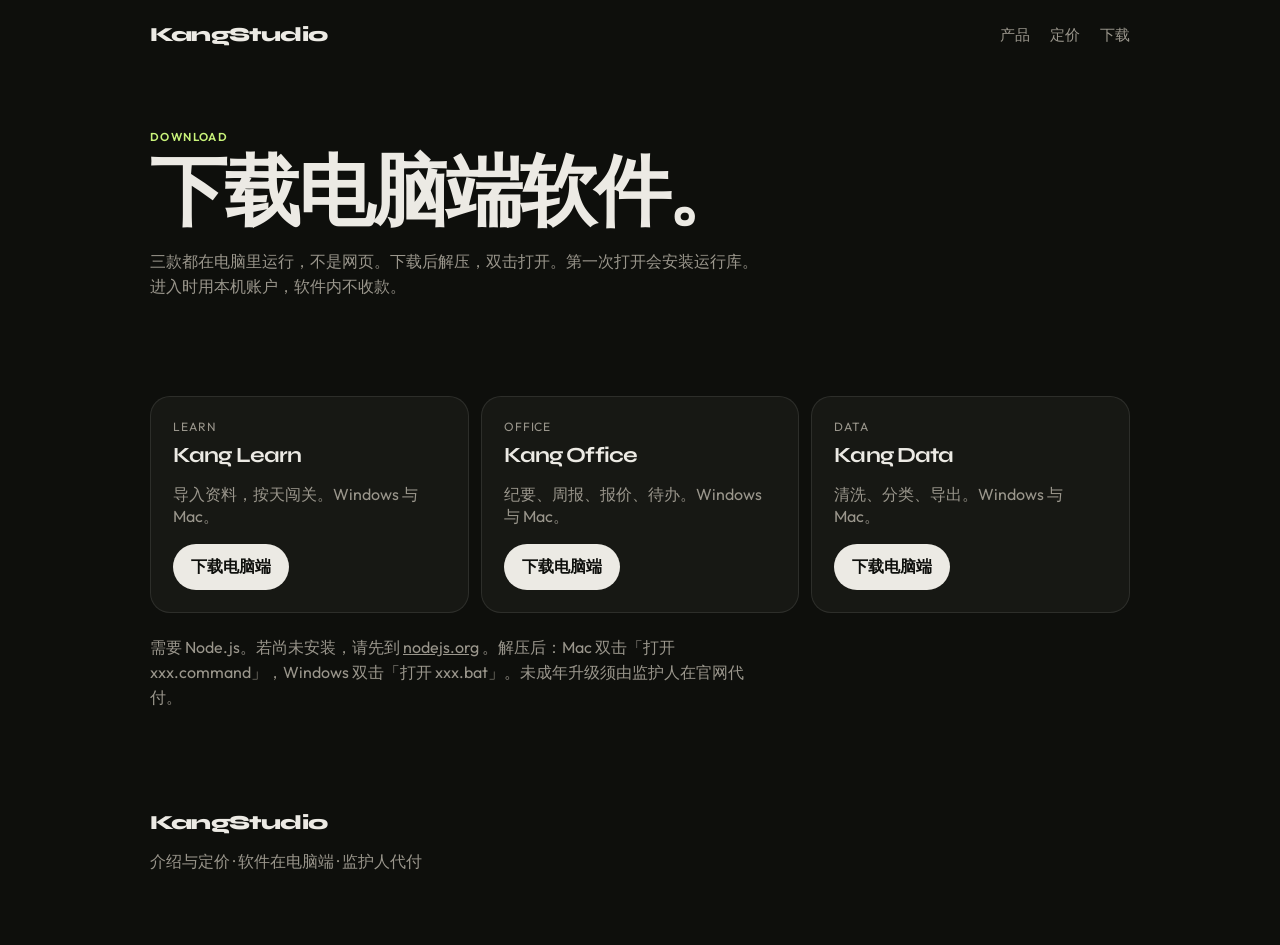
==== downloads/index.html @ 2b5b49b6 "Add download page and desktop app packages." ====
<!DOCTYPE html>
<html lang="zh-CN">
  <head>
    <meta charset="UTF-8" />
    <meta name="viewport" content="width=device-width, initial-scale=1" />
    <title>下载 · KangStudio</title>
    <link rel="icon" href="../favicon.svg" type="image/svg+xml" />
    <link rel="preconnect" href="https://fonts.googleapis.com" />
    <link rel="preconnect" href="https://fonts.gstatic.com" crossorigin />
    <link
      href="https://fonts.googleapis.com/css2?family=Syne:wght@700;800&family=Outfit:wght@400;500;600&display=swap"
      rel="stylesheet"
    />
    <link rel="stylesheet" href="../styles.css" />
  </head>
  <body>
    <header class="nav">
      <a class="wordmark" href="../">KangStudio</a>
      <nav>
        <a href="../#products">产品</a>
        <a href="../#pricing">定价</a>
        <a href="./">下载</a>
      </nav>
    </header>

    <main id="top">
      <section class="hero">
        <p class="eyebrow">Download</p>
        <h1>下载电脑端软件。</h1>
        <p class="lead">
          三款都在电脑里运行，不是网页。下载后解压，双击打开。第一次打开会安装运行库。进入时用本机账户，软件内不收款。
        </p>
      </section>

      <section class="section">
        <div class="grid">
          <article class="card">
            <p class="tag">Learn</p>
            <h3>Kang Learn</h3>
            <p>导入资料，按天闯关。Windows 与 Mac。</p>
            <div class="hero-actions">
              <a class="btn" href="Kang-Learn.zip">下载电脑端</a>
            </div>
          </article>
          <article class="card">
            <p class="tag">Office</p>
            <h3>Kang Office</h3>
            <p>纪要、周报、报价、待办。Windows 与 Mac。</p>
            <div class="hero-actions">
              <a class="btn" href="Kang-Office.zip">下载电脑端</a>
            </div>
          </article>
          <article class="card">
            <p class="tag">Data</p>
            <h3>Kang Data</h3>
            <p>清洗、分类、导出。Windows 与 Mac。</p>
            <div class="hero-actions">
              <a class="btn" href="Kang-Data.zip">下载电脑端</a>
            </div>
          </article>
        </div>
        <p class="hint" style="margin-top: 22px">
          需要 Node.js。若尚未安装，请先到
          <a href="https://nodejs.org/" style="color: inherit">nodejs.org</a>
          。解压后：Mac 双击「打开 xxx.command」，Windows 双击「打开 xxx.bat」。未成年升级须由监护人在官网代付。
        </p>
      </section>
    </main>

    <footer>
      <p class="wordmark">KangStudio</p>
      <p>介绍与定价 · 软件在电脑端 · 监护人代付</p>
    </footer>
  </body>
</html>
---- styles.css ----
:root {
  --bg: #0e0f0c;
  --fg: #eceae4;
  --muted: #9a968c;
  --card: #171814;
  --line: rgba(236, 234, 228, 0.1);
  --accent: #c8f27a;
  --radius: 20px;
}

* {
  box-sizing: border-box;
}

html,
body {
  margin: 0;
  background: var(--bg);
  color: var(--fg);
  font-family: Outfit, "PingFang SC", "Hiragino Sans GB", sans-serif;
}

.nav,
.hero,
.section,
footer {
  width: min(980px, calc(100% - 40px));
  margin-inline: auto;
}

.nav {
  display: flex;
  justify-content: space-between;
  align-items: center;
  padding: 22px 0;
}

.wordmark {
  font-family: Syne, sans-serif;
  font-weight: 800;
  letter-spacing: -0.05em;
  font-size: 1.25rem;
  color: inherit;
  text-decoration: none;
}

nav {
  display: flex;
  gap: 20px;
}

nav a {
  color: var(--muted);
  text-decoration: none;
  font-size: 0.92rem;
}

.hero {
  padding: 48px 0 72px;
}

.eyebrow {
  color: var(--accent);
  text-transform: uppercase;
  letter-spacing: 0.12em;
  font-size: 0.72rem;
  font-weight: 600;
}

h1,
h2,
h3,
.wordmark {
  font-family: Syne, sans-serif;
  letter-spacing: -0.04em;
}

h1 {
  font-size: clamp(2.6rem, 7vw, 4.8rem);
  line-height: 0.98;
  margin: 12px 0 18px;
  font-weight: 800;
}

.lead,
.hint {
  color: var(--muted);
  max-width: 38rem;
  line-height: 1.55;
}

.hint code {
  font-family: ui-monospace, SFMono-Regular, Menlo, monospace;
  font-size: 0.9em;
}

.hero-actions,
.card .hero-actions {
  display: flex;
  gap: 10px;
  flex-wrap: wrap;
}

.hero-actions {
  margin-top: 28px;
}

.card .hero-actions {
  margin-top: 16px;
}

.btn {
  display: inline-flex;
  align-items: center;
  justify-content: center;
  padding: 12px 18px;
  border-radius: 999px;
  background: var(--fg);
  color: var(--bg);
  text-decoration: none;
  font-weight: 600;
}

.btn.ghost {
  background: transparent;
  color: var(--fg);
  border: 1px solid var(--line);
}

.section {
  padding: 10px 0 64px;
}

.grid,
.price-grid {
  display: grid;
  grid-template-columns: repeat(3, 1fr);
  gap: 12px;
}

@media (max-width: 800px) {
  .grid,
  .price-grid {
    grid-template-columns: 1fr;
  }
}

.card {
  background: var(--card);
  border: 1px solid var(--line);
  border-radius: var(--radius);
  padding: 22px;
}

.tag {
  color: var(--accent);
  font-size: 0.75rem;
  letter-spacing: 0.08em;
  text-transform: uppercase;
  margin: 0 0 8px;
}

.card h3 {
  margin: 0 0 10px;
  font-size: 1.35rem;
}

.card p,
.card li {
  color: var(--muted);
}

.price ul {
  list-style: none;
  padding: 0;
  margin: 12px 0 0;
}

.price li {
  padding: 8px 0;
  border-top: 1px solid var(--line);
}

footer {
  padding: 20px 0 56px;
  color: var(--muted);
}

footer .wordmark {
  margin: 0 0 8px;
  color: var(--fg);
}
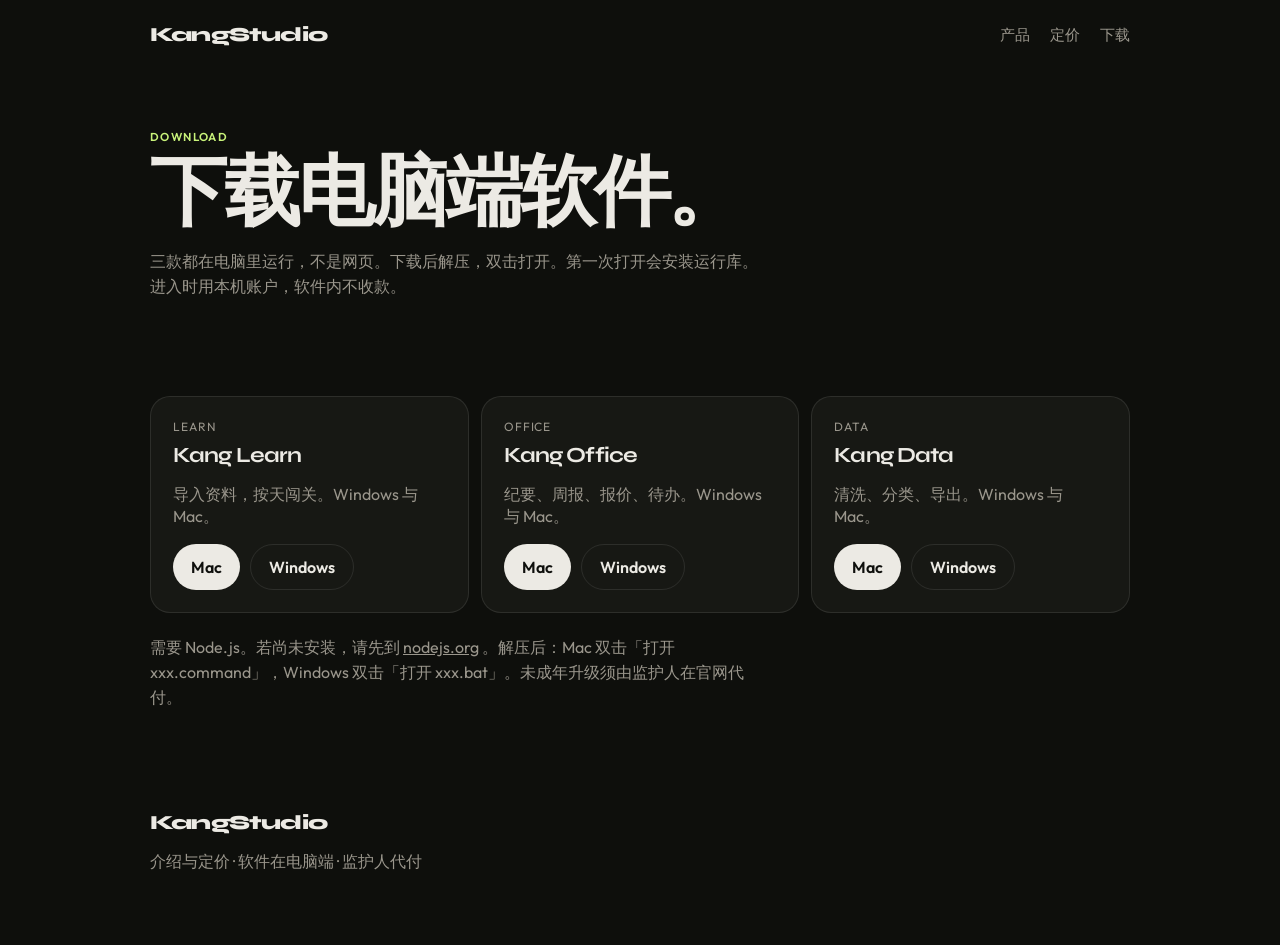
==== commit 637434e6: "Restore Mac and Windows download files." ====
--- a/downloads/index.html
+++ b/downloads/index.html
@@ -4,6 +4,7 @@
     <meta charset="UTF-8" />
     <meta name="viewport" content="width=device-width, initial-scale=1" />
     <title>下载 · KangStudio</title>
+    <meta http-equiv="Cache-Control" content="no-cache" />
     <link rel="icon" href="../favicon.svg" type="image/svg+xml" />
     <link rel="preconnect" href="https://fonts.googleapis.com" />
     <link rel="preconnect" href="https://fonts.gstatic.com" crossorigin />
@@ -39,7 +40,8 @@
             <h3>Kang Learn</h3>
             <p>导入资料，按天闯关。Windows 与 Mac。</p>
             <div class="hero-actions">
-              <a class="btn" href="Kang-Learn.zip">下载电脑端</a>
+              <a class="btn" href="Kang-Learn-mac.zip">Mac</a>
+              <a class="btn ghost" href="Kang-Learn-win.zip">Windows</a>
             </div>
           </article>
           <article class="card">
@@ -47,7 +49,8 @@
             <h3>Kang Office</h3>
             <p>纪要、周报、报价、待办。Windows 与 Mac。</p>
             <div class="hero-actions">
-              <a class="btn" href="Kang-Office.zip">下载电脑端</a>
+              <a class="btn" href="Kang-Office-mac.zip">Mac</a>
+              <a class="btn ghost" href="Kang-Office-win.zip">Windows</a>
             </div>
           </article>
           <article class="card">
@@ -55,7 +58,8 @@
             <h3>Kang Data</h3>
             <p>清洗、分类、导出。Windows 与 Mac。</p>
             <div class="hero-actions">
-              <a class="btn" href="Kang-Data.zip">下载电脑端</a>
+              <a class="btn" href="Kang-Data-mac.zip">Mac</a>
+              <a class="btn ghost" href="Kang-Data-win.zip">Windows</a>
             </div>
           </article>
         </div>
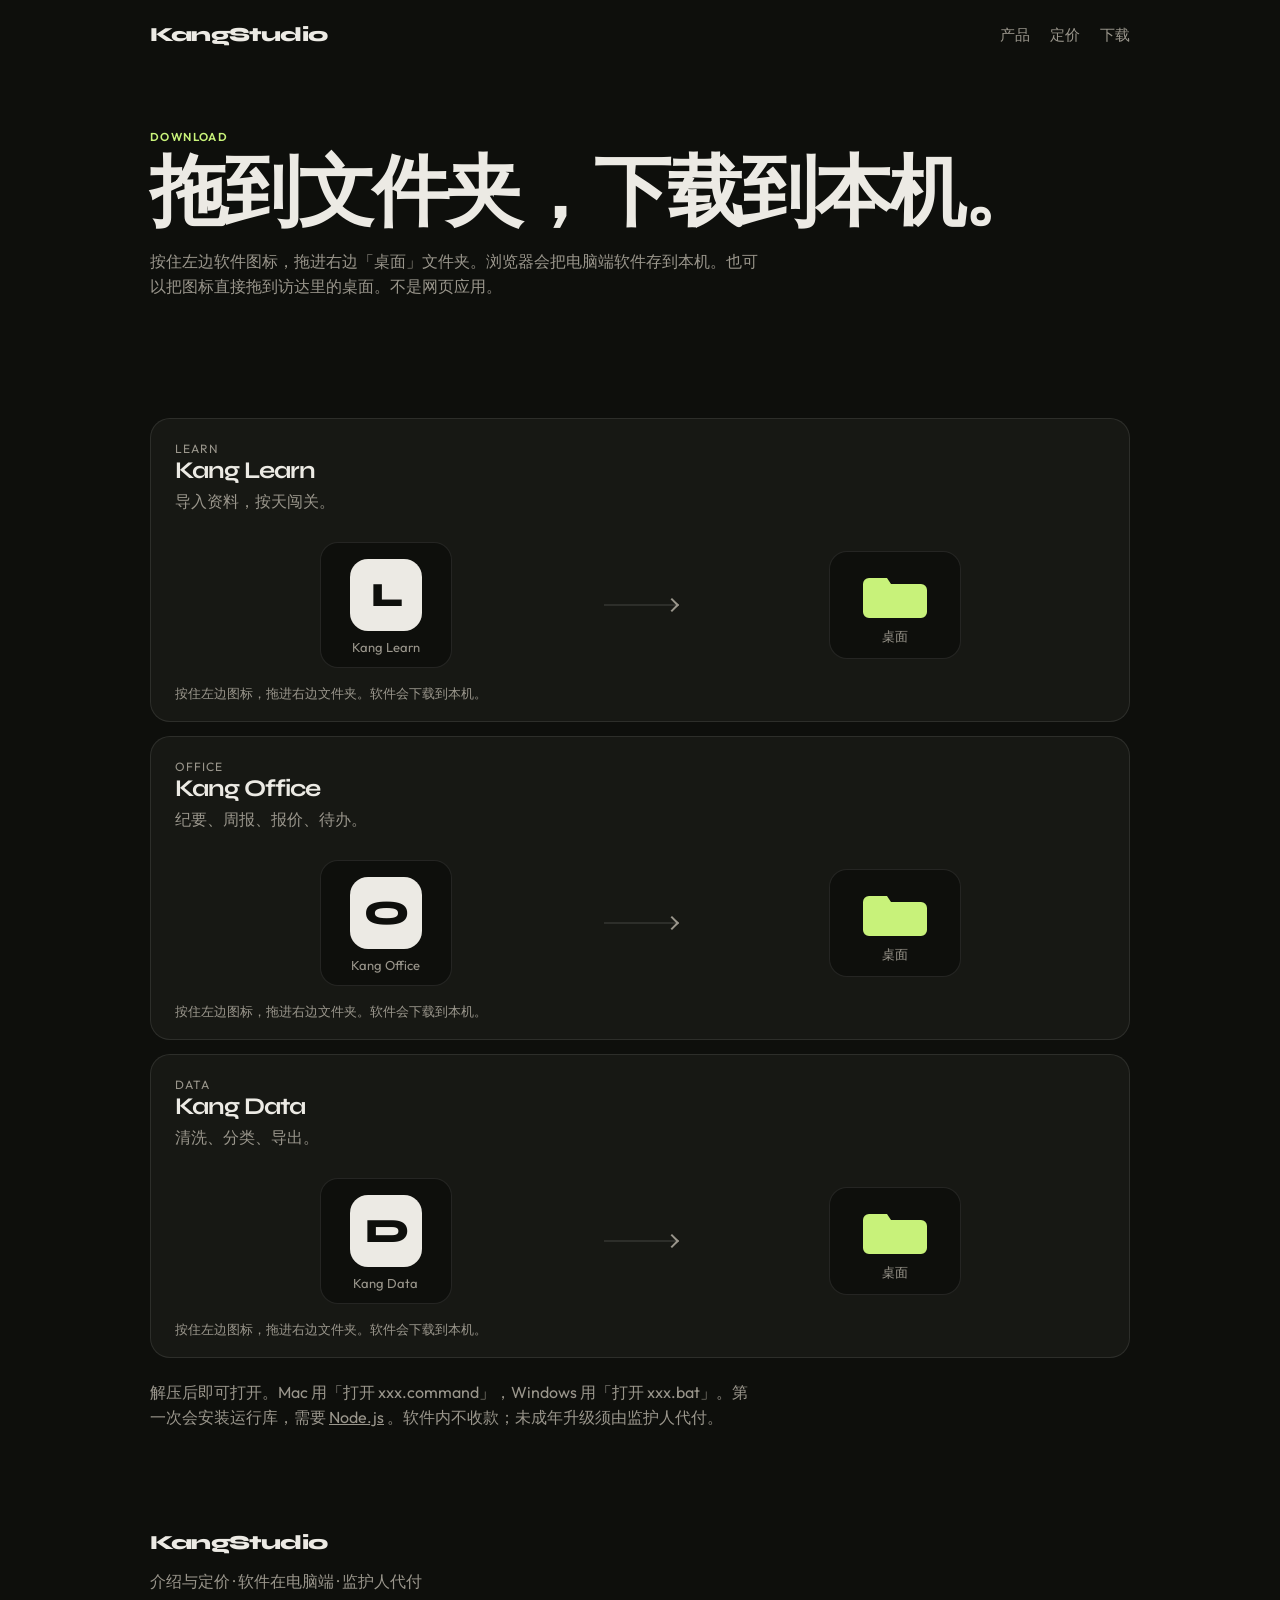
==== commit 4566f852: "Add drag-to-folder desktop download." ====
--- a/downloads/index.html
+++ b/downloads/index.html
@@ -3,8 +3,8 @@
   <head>
     <meta charset="UTF-8" />
     <meta name="viewport" content="width=device-width, initial-scale=1" />
+    <meta http-equiv="Cache-Control" content="no-cache" />
     <title>下载 · KangStudio</title>
-    <meta http-equiv="Cache-Control" content="no-cache" />
     <link rel="icon" href="../favicon.svg" type="image/svg+xml" />
     <link rel="preconnect" href="https://fonts.googleapis.com" />
     <link rel="preconnect" href="https://fonts.gstatic.com" crossorigin />
@@ -27,46 +27,18 @@
     <main id="top">
       <section class="hero">
         <p class="eyebrow">Download</p>
-        <h1>下载电脑端软件。</h1>
+        <h1>拖到文件夹，下载到本机。</h1>
         <p class="lead">
-          三款都在电脑里运行，不是网页。下载后解压，双击打开。第一次打开会安装运行库。进入时用本机账户，软件内不收款。
+          按住左边软件图标，拖进右边「桌面」文件夹。浏览器会把电脑端软件存到本机。也可以把图标直接拖到访达里的桌面。不是网页应用。
         </p>
       </section>
 
       <section class="section">
-        <div class="grid">
-          <article class="card">
-            <p class="tag">Learn</p>
-            <h3>Kang Learn</h3>
-            <p>导入资料，按天闯关。Windows 与 Mac。</p>
-            <div class="hero-actions">
-              <a class="btn" href="Kang-Learn-mac.zip">Mac</a>
-              <a class="btn ghost" href="Kang-Learn-win.zip">Windows</a>
-            </div>
-          </article>
-          <article class="card">
-            <p class="tag">Office</p>
-            <h3>Kang Office</h3>
-            <p>纪要、周报、报价、待办。Windows 与 Mac。</p>
-            <div class="hero-actions">
-              <a class="btn" href="Kang-Office-mac.zip">Mac</a>
-              <a class="btn ghost" href="Kang-Office-win.zip">Windows</a>
-            </div>
-          </article>
-          <article class="card">
-            <p class="tag">Data</p>
-            <h3>Kang Data</h3>
-            <p>清洗、分类、导出。Windows 与 Mac。</p>
-            <div class="hero-actions">
-              <a class="btn" href="Kang-Data-mac.zip">Mac</a>
-              <a class="btn ghost" href="Kang-Data-win.zip">Windows</a>
-            </div>
-          </article>
-        </div>
+        <div class="install-grid" data-install data-base="./"></div>
         <p class="hint" style="margin-top: 22px">
-          需要 Node.js。若尚未安装，请先到
-          <a href="https://nodejs.org/" style="color: inherit">nodejs.org</a>
-          。解压后：Mac 双击「打开 xxx.command」，Windows 双击「打开 xxx.bat」。未成年升级须由监护人在官网代付。
+          解压后即可打开。Mac 用「打开 xxx.command」，Windows 用「打开 xxx.bat」。第一次会安装运行库，需要
+          <a href="https://nodejs.org/" style="color: inherit">Node.js</a>
+          。软件内不收款；未成年升级须由监护人代付。
         </p>
       </section>
     </main>
@@ -75,5 +47,6 @@
       <p class="wordmark">KangStudio</p>
       <p>介绍与定价 · 软件在电脑端 · 监护人代付</p>
     </footer>
+    <script type="module" src="../install.js"></script>
   </body>
 </html>
--- a/styles.css
+++ b/styles.css
@@ -190,3 +190,124 @@
   margin: 0 0 8px;
   color: var(--fg);
 }
+
+.install-grid {
+  display: grid;
+  grid-template-columns: 1fr;
+  gap: 14px;
+  margin-top: 22px;
+}
+
+.install-row {
+  background: var(--card);
+  border: 1px solid var(--line);
+  border-radius: var(--radius);
+  padding: 22px 24px 18px;
+}
+
+.install-row h3 {
+  margin: 0 0 6px;
+  font-size: 1.5rem;
+}
+
+.install-row > p {
+  color: var(--muted);
+  margin: 0;
+}
+
+.install-stage {
+  display: grid;
+  grid-template-columns: 1fr auto 1fr;
+  align-items: center;
+  gap: 8px;
+  margin: 22px 0 10px;
+  min-height: 140px;
+}
+
+.app-icon,
+.desk-folder {
+  justify-self: center;
+  width: 132px;
+  border: 1px solid var(--line);
+  background: var(--bg);
+  color: var(--fg);
+  cursor: grab;
+  user-select: none;
+  display: flex;
+  flex-direction: column;
+  align-items: center;
+  gap: 8px;
+  padding: 16px 10px 12px;
+  border-radius: 18px;
+  font: inherit;
+}
+
+.app-icon:active {
+  cursor: grabbing;
+}
+
+.app-mark {
+  width: 72px;
+  height: 72px;
+  border-radius: 18px;
+  background: var(--fg);
+  color: var(--bg);
+  display: grid;
+  place-items: center;
+  font-family: Syne, sans-serif;
+  font-size: 34px;
+  font-weight: 800;
+  letter-spacing: -0.06em;
+}
+
+.app-label,
+.desk-folder span {
+  font-size: 13px;
+  color: var(--muted);
+}
+
+.desk-folder {
+  cursor: copy;
+  color: var(--accent);
+}
+
+.desk-folder.is-over,
+.install-row.is-dragging .desk-folder {
+  border-color: var(--accent);
+  background: #1b2214;
+}
+
+.install-arrow {
+  width: 72px;
+  height: 2px;
+  background: var(--line);
+  position: relative;
+  justify-self: center;
+}
+
+.install-arrow span {
+  position: absolute;
+  right: -1px;
+  top: 50%;
+  width: 10px;
+  height: 10px;
+  border-right: 2px solid var(--muted);
+  border-bottom: 2px solid var(--muted);
+  transform: translateY(-50%) rotate(-45deg);
+}
+
+.install-caption {
+  font-size: 13px;
+  color: var(--muted);
+}
+
+@media (max-width: 800px) {
+  .install-stage {
+    grid-template-columns: 1fr;
+    justify-items: center;
+  }
+
+  .install-arrow {
+    transform: rotate(90deg);
+  }
+}
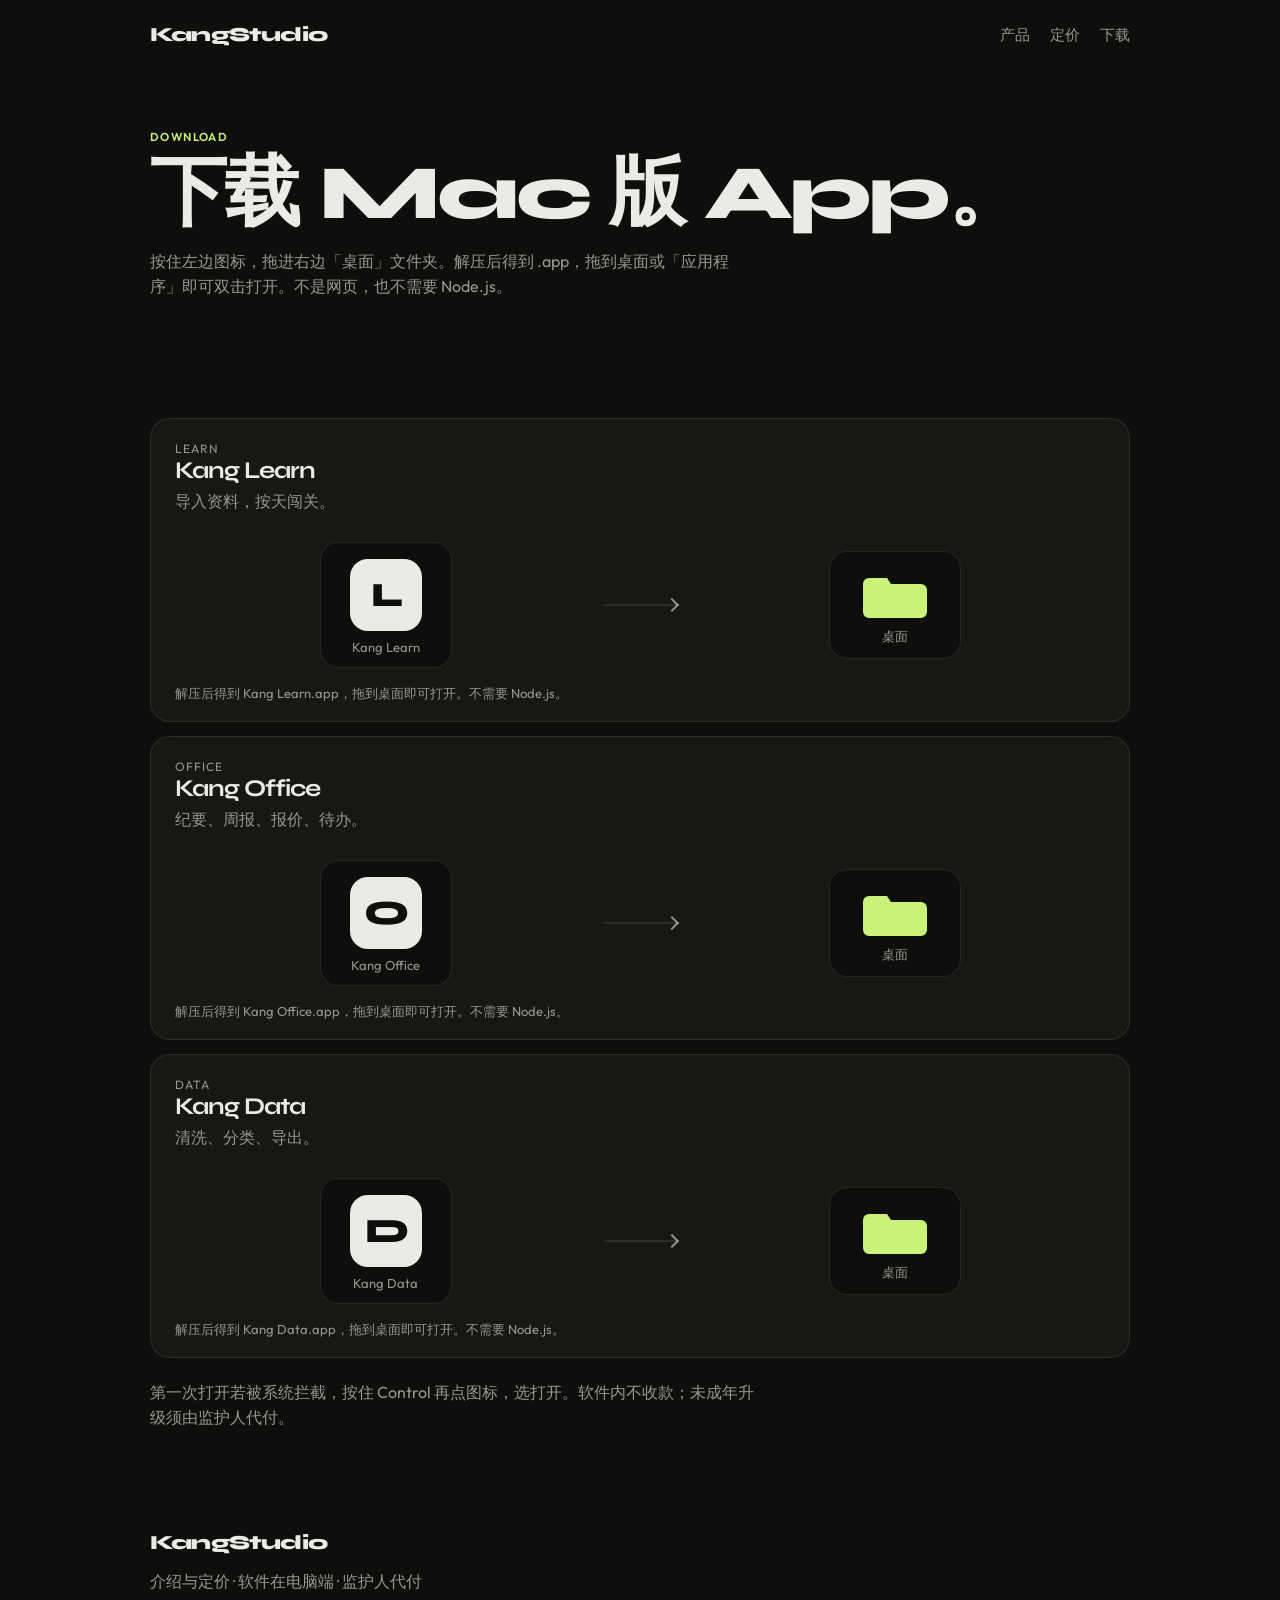
==== commit 084c45f9: "Serve real Mac apps instead of launcher scripts." ====
--- a/downloads/index.html
+++ b/downloads/index.html
@@ -27,18 +27,16 @@
     <main id="top">
       <section class="hero">
         <p class="eyebrow">Download</p>
-        <h1>拖到文件夹，下载到本机。</h1>
+        <h1>下载 Mac 版 App。</h1>
         <p class="lead">
-          按住左边软件图标，拖进右边「桌面」文件夹。浏览器会把电脑端软件存到本机。也可以把图标直接拖到访达里的桌面。不是网页应用。
+          按住左边图标，拖进右边「桌面」文件夹。解压后得到 .app，拖到桌面或「应用程序」即可双击打开。不是网页，也不需要 Node.js。
         </p>
       </section>
 
       <section class="section">
-        <div class="install-grid" data-install data-base="./"></div>
+        <div class="install-grid" data-install></div>
         <p class="hint" style="margin-top: 22px">
-          解压后即可打开。Mac 用「打开 xxx.command」，Windows 用「打开 xxx.bat」。第一次会安装运行库，需要
-          <a href="https://nodejs.org/" style="color: inherit">Node.js</a>
-          。软件内不收款；未成年升级须由监护人代付。
+          第一次打开若被系统拦截，按住 Control 再点图标，选打开。软件内不收款；未成年升级须由监护人代付。
         </p>
       </section>
     </main>
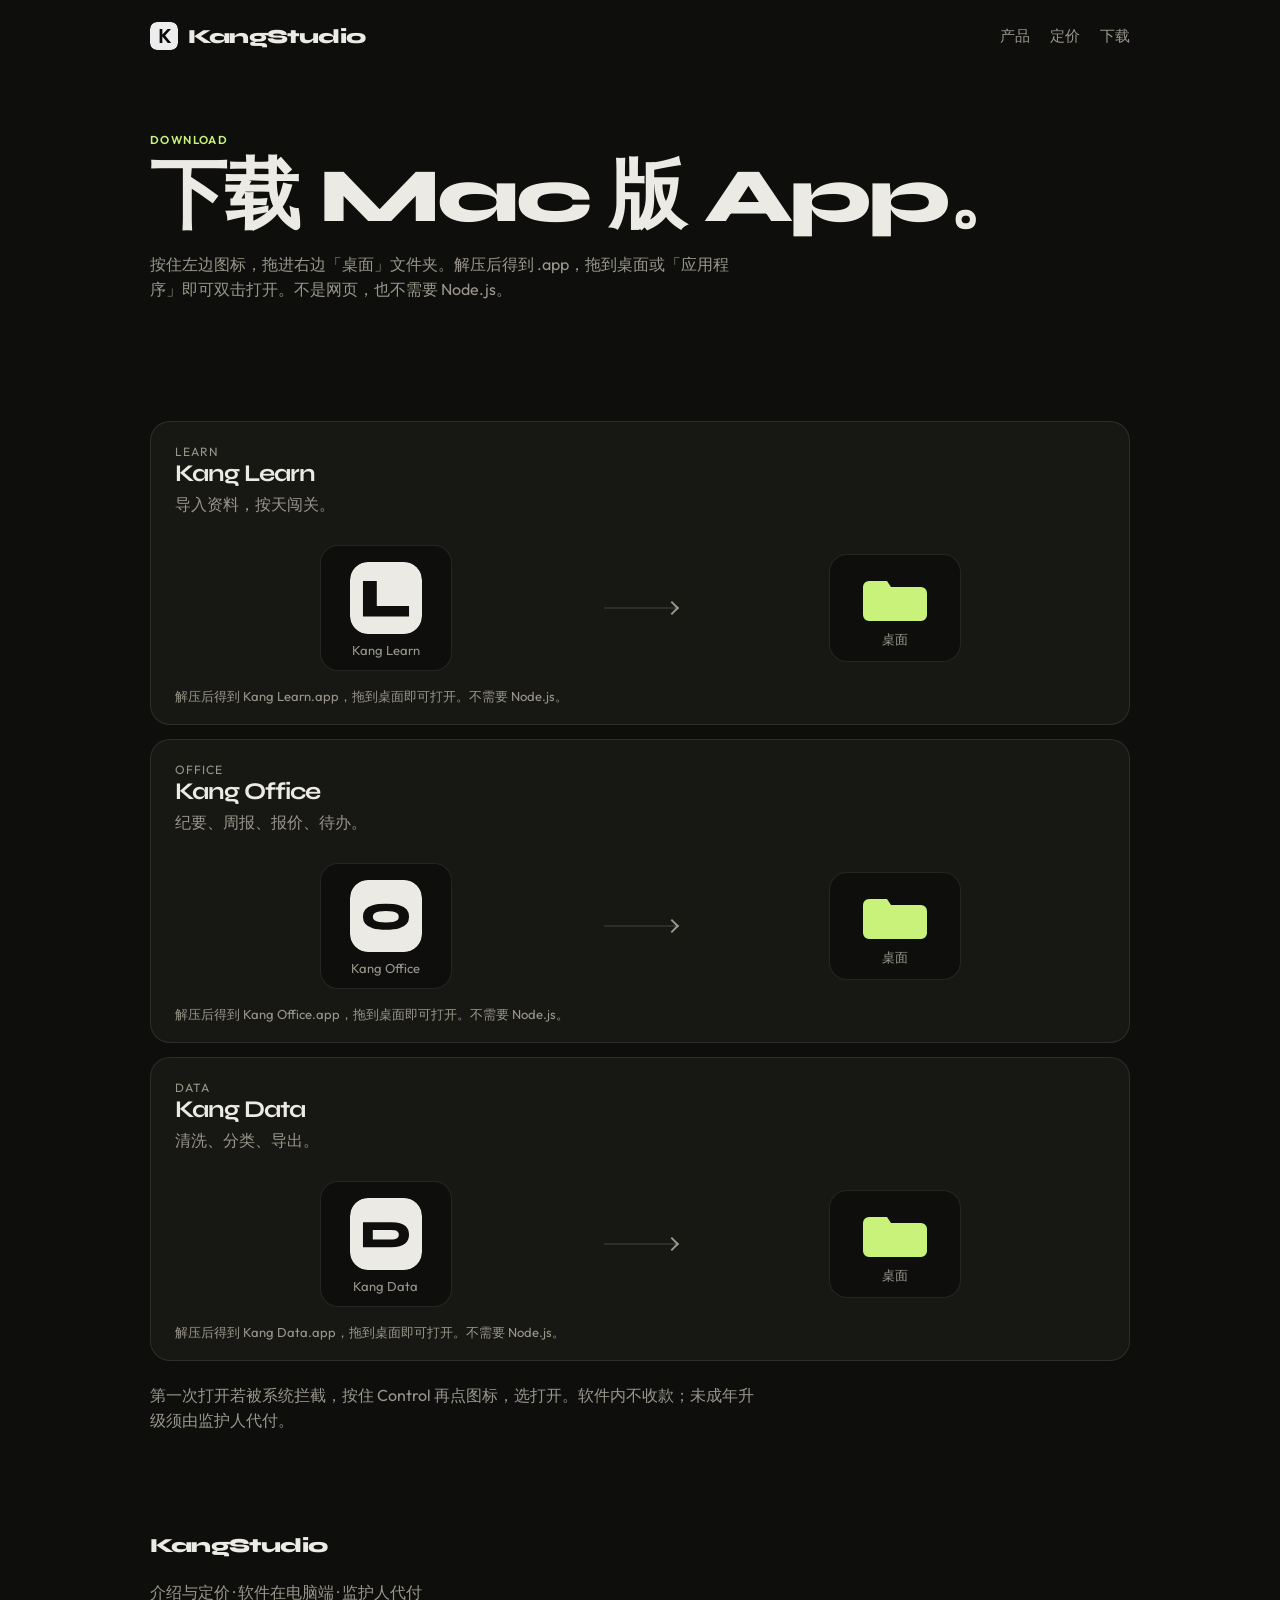
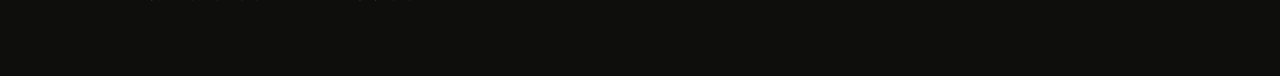
==== commit b827b546: "Add Syne letter logos for the three apps." ====
--- a/downloads/index.html
+++ b/downloads/index.html
@@ -16,7 +16,7 @@
   </head>
   <body>
     <header class="nav">
-      <a class="wordmark" href="../">KangStudio</a>
+      <a class="wordmark" href="../"><img src="../favicon.svg" alt="" width="28" height="28">KangStudio</a>
       <nav>
         <a href="../#products">产品</a>
         <a href="../#pricing">定价</a>
--- a/styles.css
+++ b/styles.css
@@ -42,6 +42,15 @@
   font-size: 1.25rem;
   color: inherit;
   text-decoration: none;
+  display: inline-flex;
+  align-items: center;
+  gap: 10px;
+}
+
+.wordmark img {
+  width: 28px;
+  height: 28px;
+  border-radius: 7px;
 }
 
 nav {
@@ -250,14 +259,15 @@
   width: 72px;
   height: 72px;
   border-radius: 18px;
-  background: var(--fg);
-  color: var(--bg);
-  display: grid;
-  place-items: center;
-  font-family: Syne, sans-serif;
-  font-size: 34px;
-  font-weight: 800;
-  letter-spacing: -0.06em;
+  display: block;
+}
+
+.product-logo {
+  width: 48px;
+  height: 48px;
+  border-radius: 12px;
+  margin-bottom: 12px;
+  display: block;
 }
 
 .app-label,
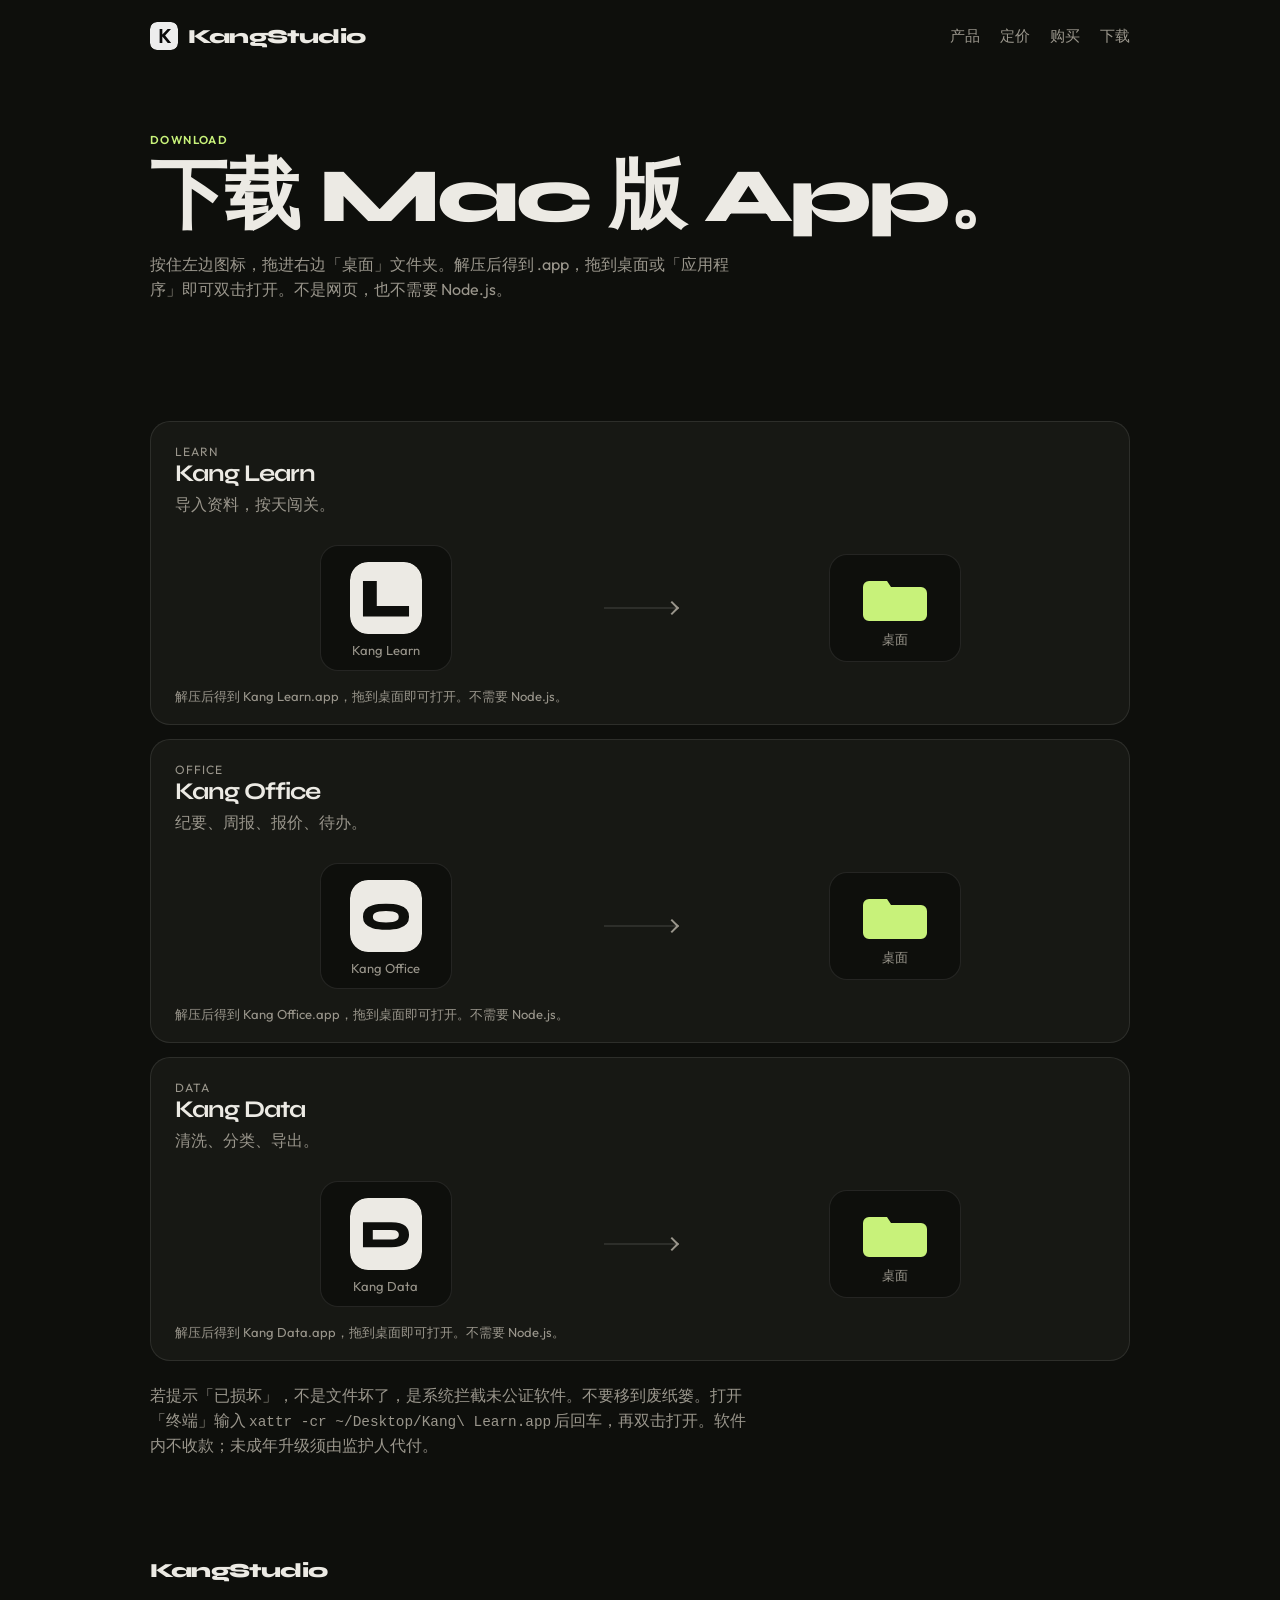
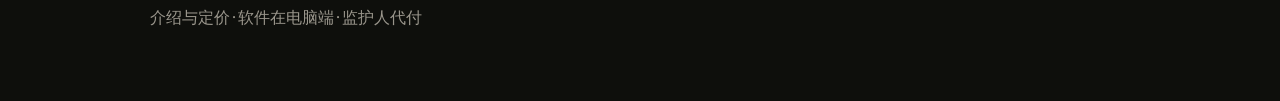
==== commit 7c74bfa4: "Add purchase, legal pages, and license-sync copy." ====
--- a/downloads/index.html
+++ b/downloads/index.html
@@ -20,6 +20,7 @@
       <nav>
         <a href="../#products">产品</a>
         <a href="../#pricing">定价</a>
+        <a href="../buy.html">购买</a>
         <a href="./">下载</a>
       </nav>
     </header>
@@ -36,7 +37,9 @@
       <section class="section">
         <div class="install-grid" data-install></div>
         <p class="hint" style="margin-top: 22px">
-          第一次打开若被系统拦截，按住 Control 再点图标，选打开。软件内不收款；未成年升级须由监护人代付。
+          若提示「已损坏」，不是文件坏了，是系统拦截未公证软件。不要移到废纸篓。打开「终端」输入
+          <code>xattr -cr ~/Desktop/Kang\ Learn.app</code>
+          后回车，再双击打开。软件内不收款；未成年升级须由监护人代付。
         </p>
       </section>
     </main>
--- a/styles.css
+++ b/styles.css
@@ -311,6 +311,33 @@
   color: var(--muted);
 }
 
+button.btn {
+  font: inherit;
+  border: 0;
+  cursor: pointer;
+}
+
+#order label {
+  display: flex;
+  flex-direction: column;
+  gap: 8px;
+  color: var(--muted);
+  margin: 14px 0;
+}
+
+#order select {
+  font: inherit;
+  background: var(--bg);
+  color: var(--fg);
+  border: 1px solid var(--line);
+  border-radius: 12px;
+  padding: 10px 12px;
+}
+
+footer a {
+  color: inherit;
+}
+
 @media (max-width: 800px) {
   .install-stage {
     grid-template-columns: 1fr;
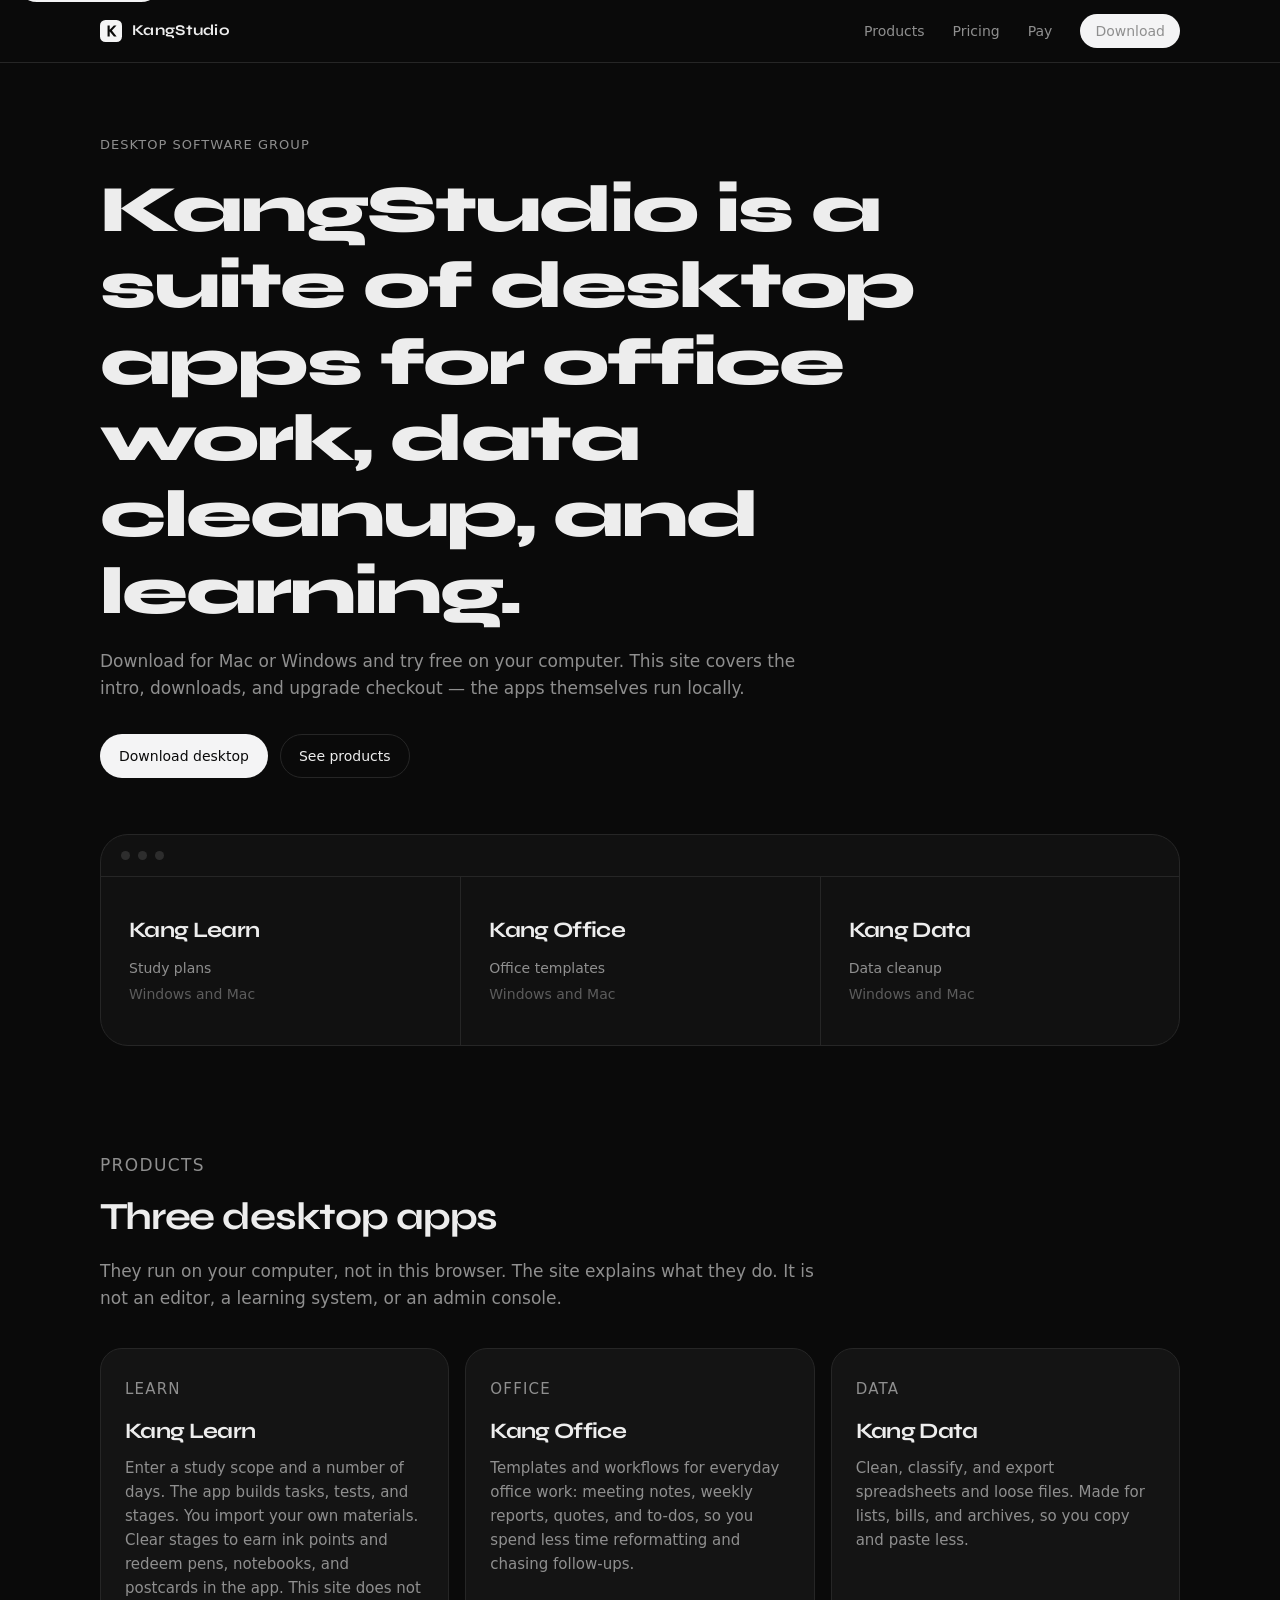
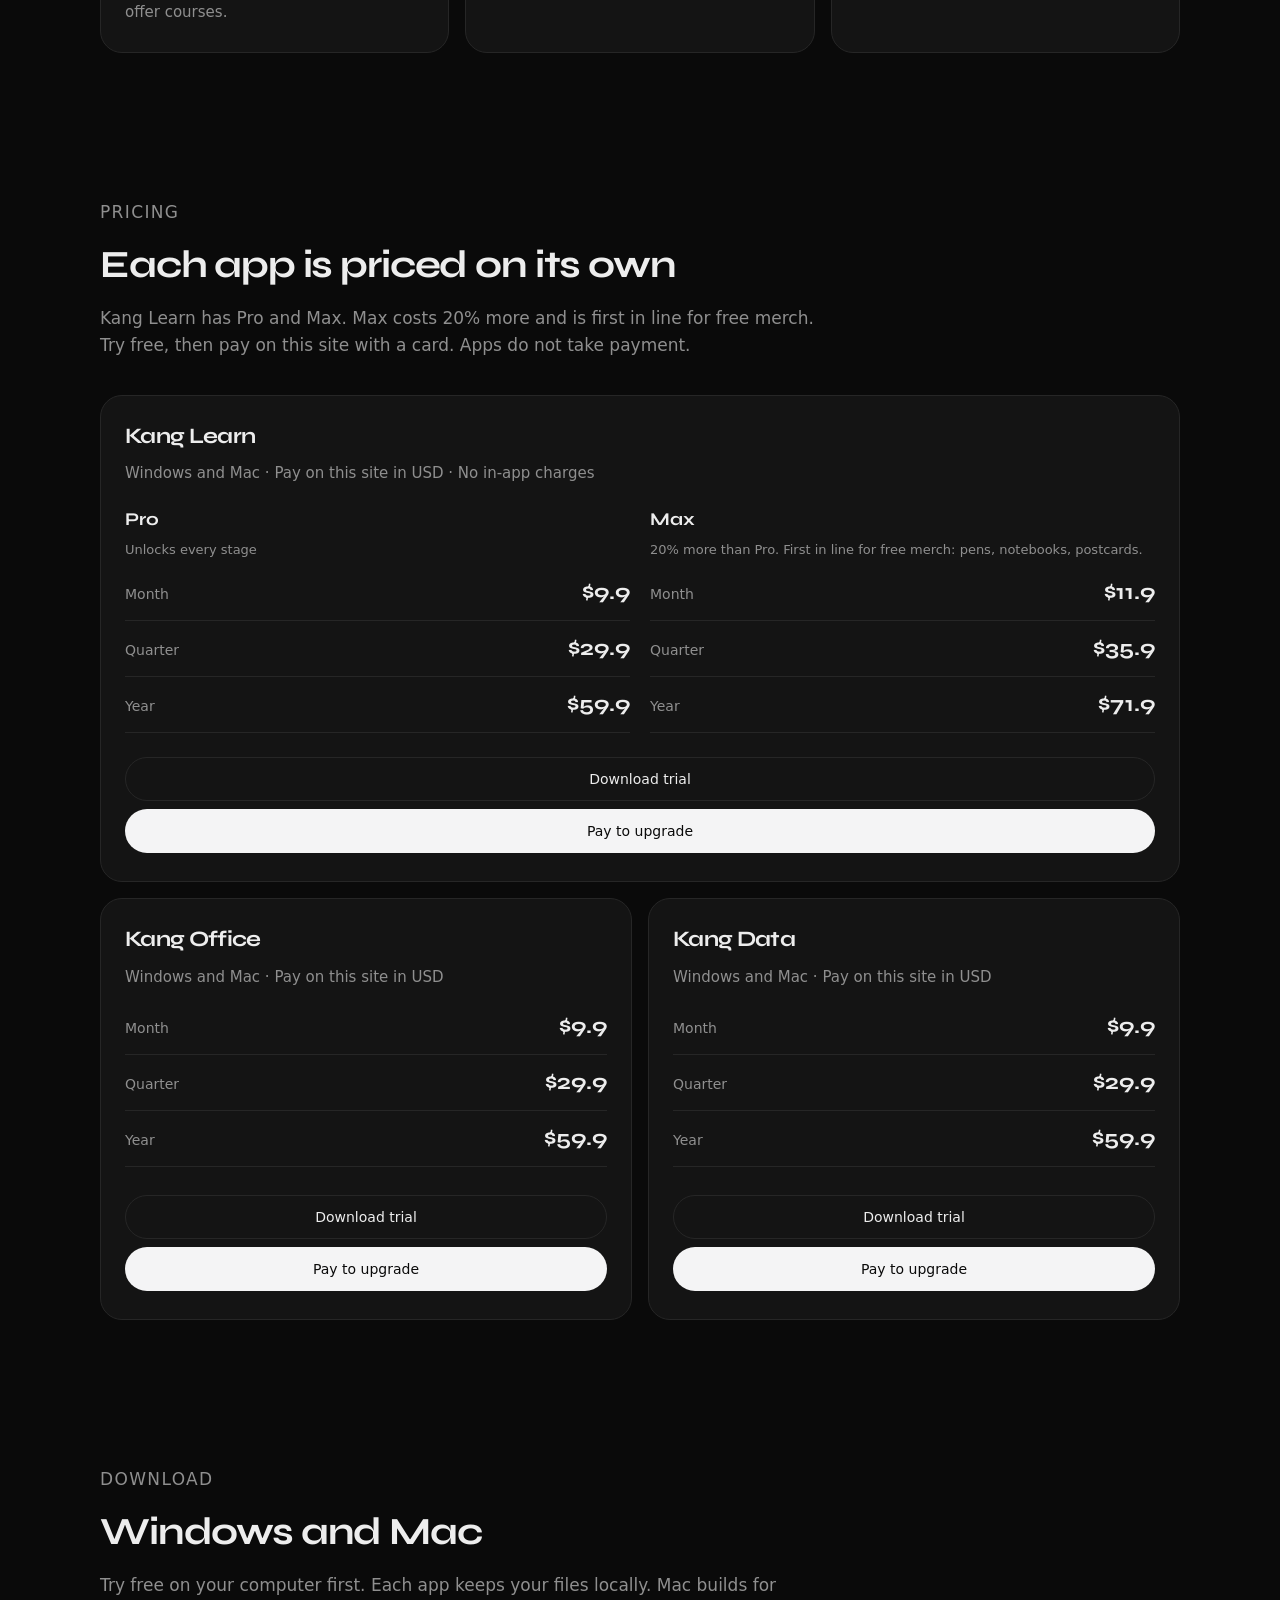
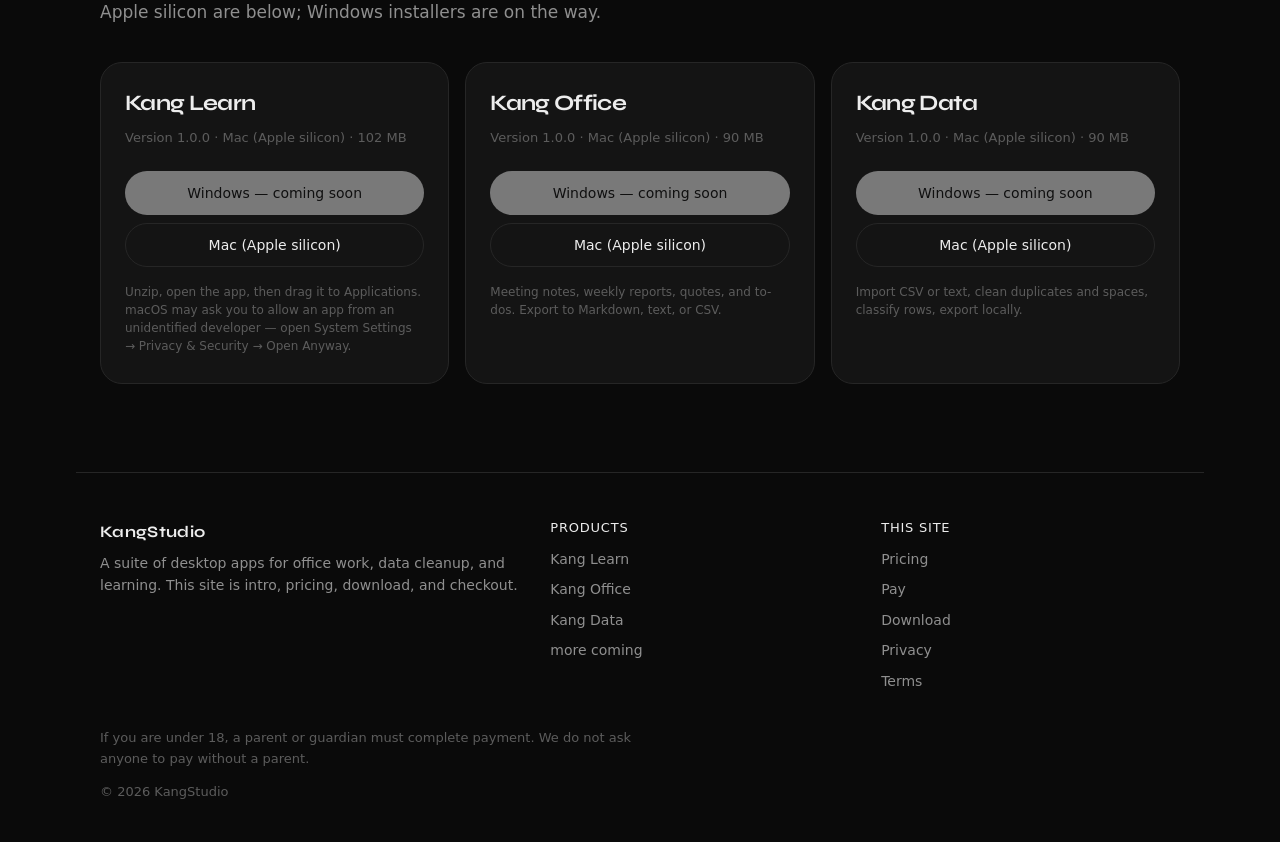
==== commit d2615231: "Publish English KangStudio site with Mac 1.0.0 downloads. Replace the Chinese landing page, wire Mac" ====
--- a/downloads/index.html
+++ b/downloads/index.html
@@ -1,53 +1,13 @@
 <!DOCTYPE html>
-<html lang="zh-CN">
-  <head>
-    <meta charset="UTF-8" />
-    <meta name="viewport" content="width=device-width, initial-scale=1" />
-    <meta http-equiv="Cache-Control" content="no-cache" />
-    <title>下载 · KangStudio</title>
-    <link rel="icon" href="../favicon.svg" type="image/svg+xml" />
-    <link rel="preconnect" href="https://fonts.googleapis.com" />
-    <link rel="preconnect" href="https://fonts.gstatic.com" crossorigin />
-    <link
-      href="https://fonts.googleapis.com/css2?family=Syne:wght@700;800&family=Outfit:wght@400;500;600&display=swap"
-      rel="stylesheet"
-    />
-    <link rel="stylesheet" href="../styles.css" />
-  </head>
-  <body>
-    <header class="nav">
-      <a class="wordmark" href="../"><img src="../favicon.svg" alt="" width="28" height="28">KangStudio</a>
-      <nav>
-        <a href="../#products">产品</a>
-        <a href="../#pricing">定价</a>
-        <a href="../buy.html">购买</a>
-        <a href="./">下载</a>
-      </nav>
-    </header>
-
-    <main id="top">
-      <section class="hero">
-        <p class="eyebrow">Download</p>
-        <h1>下载 Mac 版 App。</h1>
-        <p class="lead">
-          按住左边图标，拖进右边「桌面」文件夹。解压后得到 .app，拖到桌面或「应用程序」即可双击打开。不是网页，也不需要 Node.js。
-        </p>
-      </section>
-
-      <section class="section">
-        <div class="install-grid" data-install></div>
-        <p class="hint" style="margin-top: 22px">
-          若提示「已损坏」，不是文件坏了，是系统拦截未公证软件。不要移到废纸篓。打开「终端」输入
-          <code>xattr -cr ~/Desktop/Kang\ Learn.app</code>
-          后回车，再双击打开。软件内不收款；未成年升级须由监护人代付。
-        </p>
-      </section>
-    </main>
-
-    <footer>
-      <p class="wordmark">KangStudio</p>
-      <p>介绍与定价 · 软件在电脑端 · 监护人代付</p>
-    </footer>
-    <script type="module" src="../install.js"></script>
-  </body>
+<html lang="en">
+<head>
+  <meta charset="utf-8">
+  <title>Downloads · KangStudio</title>
+  <link rel="canonical" href="https://kang998851.github.io/index.html#download">
+  <meta http-equiv="refresh" content="0;url=../index.html#download">
+  <script>location.replace("../index.html#download");</script>
+</head>
+<body>
+  <a href="../index.html#download">Go to downloads</a>
+</body>
 </html>
